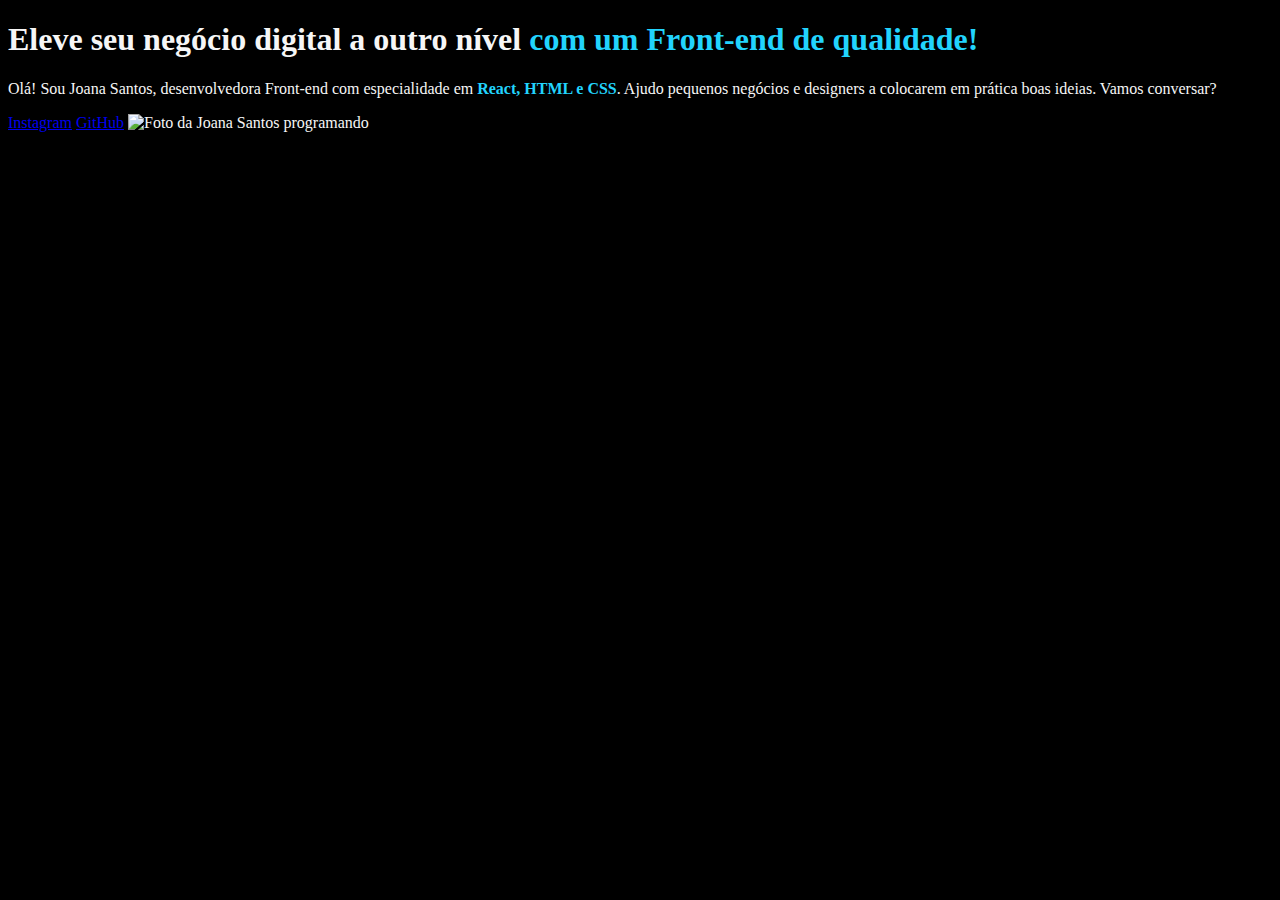
==== index.html @ b539f880 "aula 5" ====
<!DOCTYPE html>
<html lang="pt-br">
<head>
    <meta charset="UTF-8"> 
    <meta http-equiv="X-UA-Compatible" content="IE=edge">
    <meta name="viewport" content="width=device-width, initial-scale=1.0">
    <title>Portifolio</title>
    <link rel="stylesheet" href="style.css">
</head>
<body>
    <header></header>
    <main>
        <h1>
            Eleve seu negócio digital a outro nível 
            <strong>com um Front-end de qualidade!
            </strong></h1>
            <p>Olá! Sou Joana Santos, desenvolvedora 
            Front-end com especialidade em <strong>React, HTML e
            CSS</strong>. Ajudo pequenos negócios e designers a 
            colocarem em prática boas ideias. Vamos 
            conversar?</p>
            <a href="https://instagram.com/rafaballerini">Instagram</a>
            <a href="https://github.com/guilhermeonrails">GitHub</a>
            <img src="imagem.png" alt="Foto da Joana Santos programando">
    </main>
    <footer></footer>
</body>
</html>
---- style.css ----
body{
    background-color: #000000;
    color: #F6F6F6;
}

strong{
    color: #22D4FD;
}
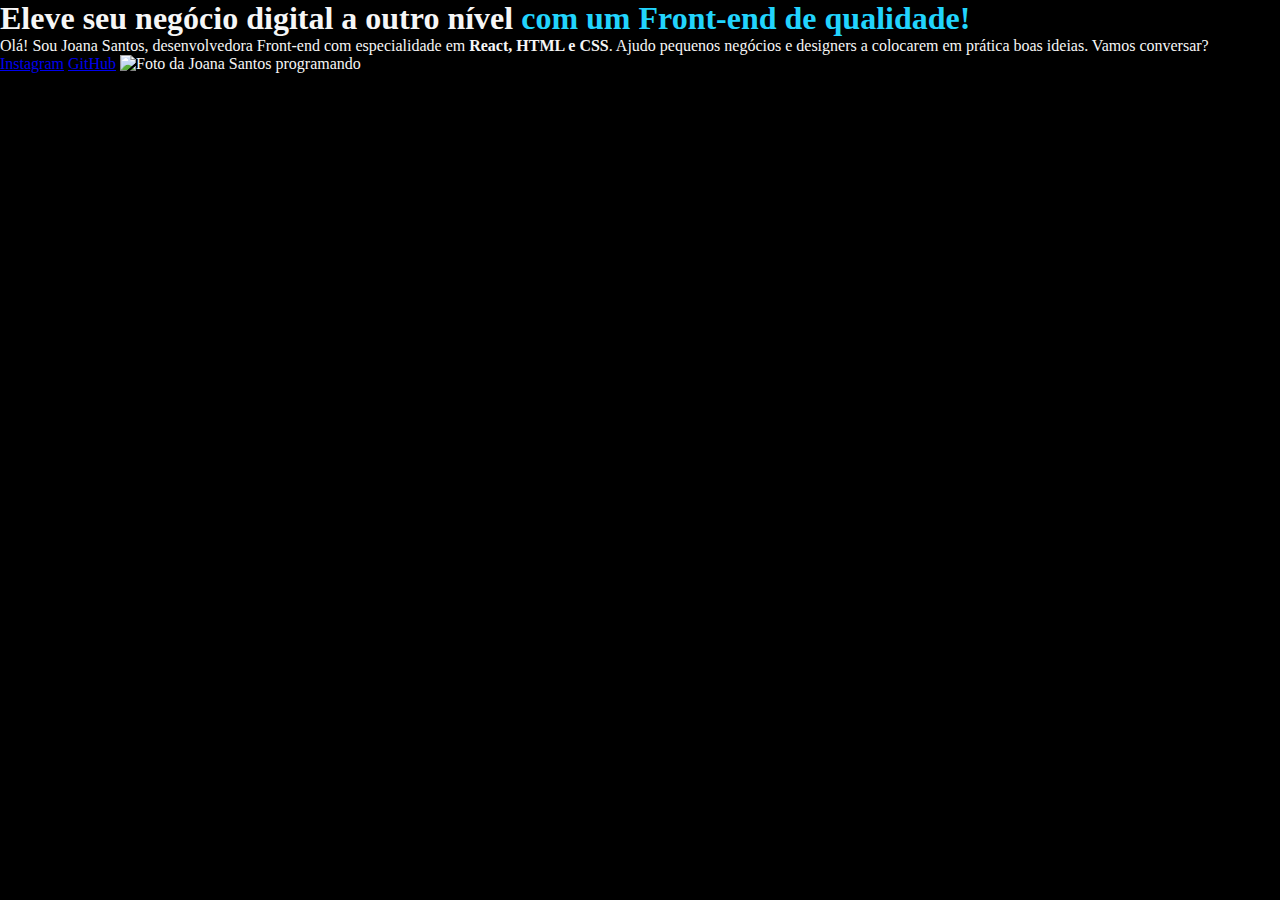
==== commit f491c9b3: "reset CSS" ====
--- a/index.html
+++ b/index.html
@@ -12,7 +12,7 @@
     <main>
         <h1>
             Eleve seu negócio digital a outro nível 
-            <strong>com um Front-end de qualidade!
+            <strong class="titulo-destaque">com um Front-end de qualidade!
             </strong></h1>
             <p>Olá! Sou Joana Santos, desenvolvedora 
             Front-end com especialidade em <strong>React, HTML e
--- a/style.css
+++ b/style.css
@@ -1,8 +1,14 @@
+* {
+    margin: 0;
+    padding: 0;
+}
+
 body{
     background-color: #000000;
     color: #F6F6F6;
 }
 
-strong{
+.titulo-destaque {
     color: #22D4FD;
-}+}
+
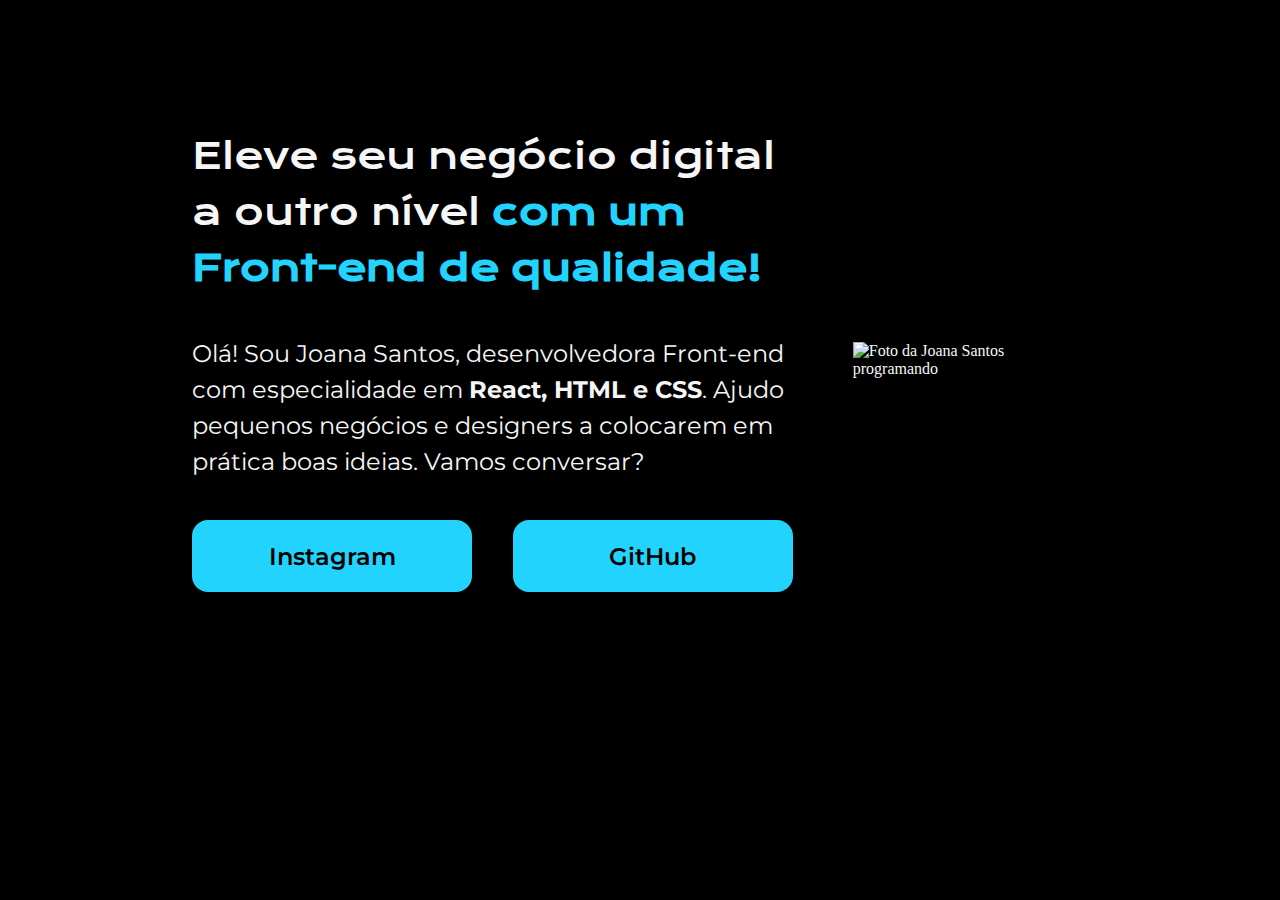
==== commit 050d2f3d: "Flexbox" ====
--- a/index.html
+++ b/index.html
@@ -4,24 +4,24 @@
     <meta charset="UTF-8"> 
     <meta http-equiv="X-UA-Compatible" content="IE=edge">
     <meta name="viewport" content="width=device-width, initial-scale=1.0">
+    <link rel="stylesheet" href="style.css">
     <title>Portifolio</title>
-    <link rel="stylesheet" href="style.css">
 </head>
 <body>
     <header></header>
-    <main>
-        <h1>
-            Eleve seu negócio digital a outro nível 
-            <strong class="titulo-destaque">com um Front-end de qualidade!
-            </strong></h1>
-            <p>Olá! Sou Joana Santos, desenvolvedora 
-            Front-end com especialidade em <strong>React, HTML e
-            CSS</strong>. Ajudo pequenos negócios e designers a 
-            colocarem em prática boas ideias. Vamos 
-            conversar?</p>
-            <a href="https://instagram.com/rafaballerini">Instagram</a>
-            <a href="https://github.com/guilhermeonrails">GitHub</a>
+    <main class="apresentacao">
+        <section class="apresentacao__conteudo">
+            <h1 class="apresentacao__conteudo__titulo">Eleve seu negócio digital a outro nível<strong class="titulo-destaque"> com um Front-end de qualidade!</strong></h1>
+            <p class="apresentacao__conteudo__paragrafo">Olá! Sou Joana Santos, desenvolvedora Front-end com especialidade em <strong>React, HTML e CSS</strong>. Ajudo pequenos negócios e designers a 
+            colocarem em prática boas ideias. Vamos conversar?</p>
+            <div class="apresentacao__conteudo__botoes">
+                <a class="conteudo__botao" href="https://instagram.com/rafaballerini">Instagram</a>
+                <a class="conteudo__botao" href="https://github.com/guilhermeonrails">GitHub</a>
+            </div>            
+        </section>
+        <section>
             <img src="imagem.png" alt="Foto da Joana Santos programando">
+        </section>
     </main>
     <footer></footer>
 </body>
--- a/style.css
+++ b/style.css
@@ -1,14 +1,69 @@
+@import url('https://fonts.googleapis.com/css2?family=Krona+One&family=Montserrat:wght@400;600&display=swap');
+
 * {
     margin: 0;
     padding: 0;
 }
 
 body{
-    background-color: #000000;
-    color: #F6F6F6;
+    height: 100%; /*Propriedade que garante a visualização do conteudo em 100% da altura da tela*/
+    background-color: #000000; /* Cor do fundo*/
+    color: #F6F6F6;/* Cor do texto*/
+    box-sizing: border-box; /* Define os elementos para que fiquem dentro do elemento body */    
+}
+
+.apresentacao {
+    display: flex;
+    align-items: center;
+    margin: 10% 15%;
+    gap: 60px;
 }
 
 .titulo-destaque {
     color: #22D4FD;
 }
 
+.apresentacao__conteudo {
+    width: 615px;
+    display: flex;
+    flex-direction: column;
+    gap: 40px;
+
+
+}
+
+.apresentacao__conteudo__titulo {
+    font-family: Krona One;
+    font-size: 36px;
+    font-style: normal;
+    font-weight: 400;
+    line-height: 56px;
+}
+
+.apresentacao__conteudo__paragrafo {
+    font-family: Montserrat;
+    font-size: 24px;
+    font-style: normal;
+    font-weight: 400;
+    line-height: 36px; /* 150% */
+}
+
+.apresentacao__conteudo__botoes{
+    display: flex;
+    align-items: center;
+    justify-content: space-between;
+}
+
+.conteudo__botao {
+    color: #000;
+    background-color: #22D4FD;
+    width: 280px;
+    text-align: center;
+    border: 0px solid #22D4FD;
+    border-radius: 16px;
+    font-family: 'Montserrat', sans-serif;
+    font-size: 24px;
+    padding: 21.5px 0;
+    text-decoration: none;
+    font-weight: 600;
+}
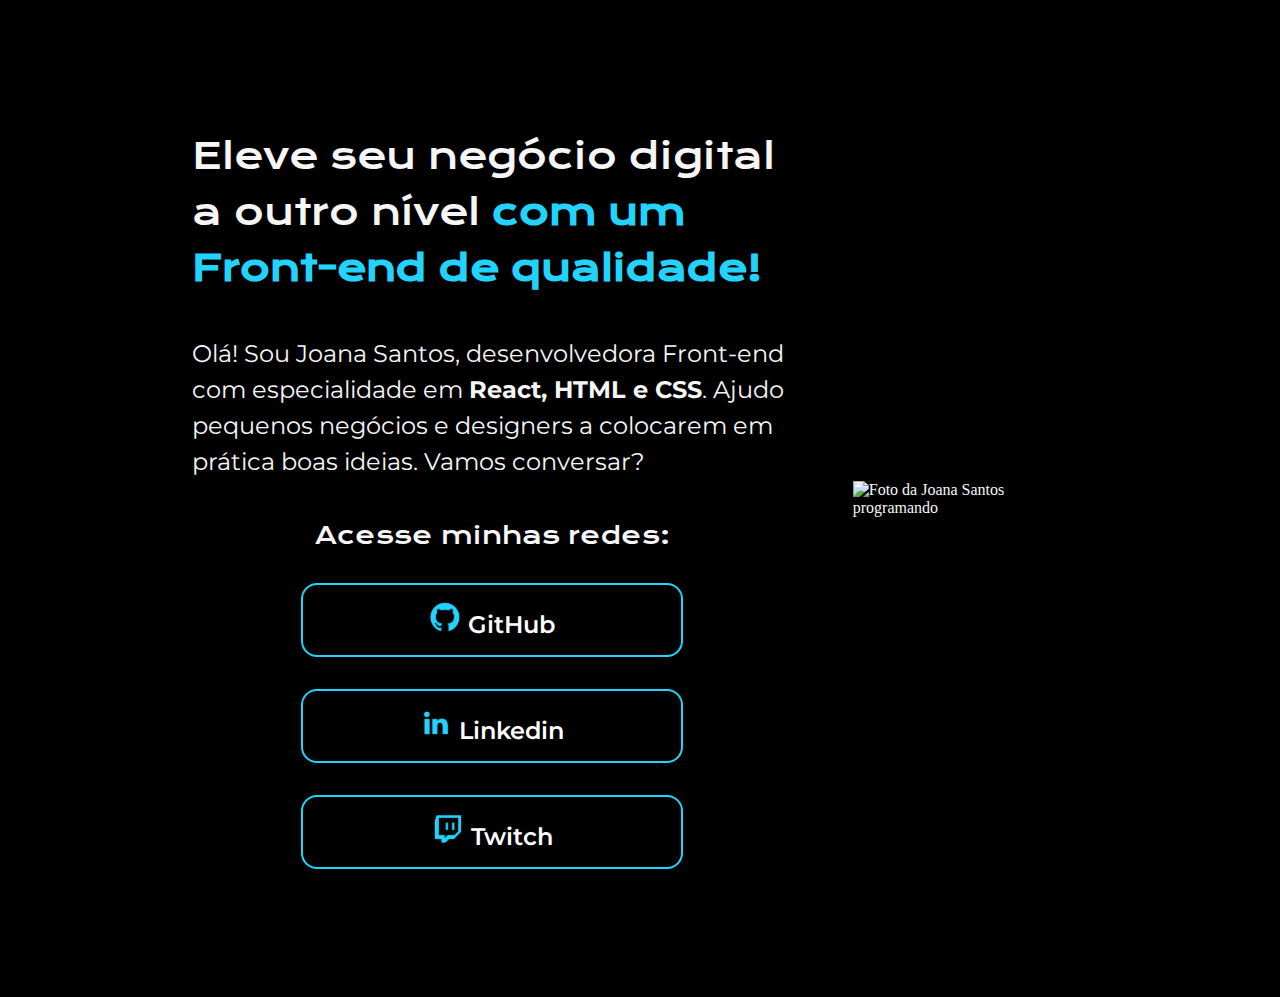
==== commit a06f4645: "feat: buton icons" ====
--- a/index.html
+++ b/index.html
@@ -15,8 +15,10 @@
             <p class="apresentacao__conteudo__paragrafo">Olá! Sou Joana Santos, desenvolvedora Front-end com especialidade em <strong>React, HTML e CSS</strong>. Ajudo pequenos negócios e designers a 
             colocarem em prática boas ideias. Vamos conversar?</p>
             <div class="apresentacao__conteudo__botoes">
-                <a class="conteudo__botao" href="https://instagram.com/rafaballerini">Instagram</a>
-                <a class="conteudo__botao" href="https://github.com/guilhermeonrails">GitHub</a>
+                <h2 class="apresentacao__conteudo__subtitulo">Acesse minhas redes:</h2>
+                <a class="conteudo__botao" href="https://github.com/guilhermeonrails"><img src="./assets/svg/Logo Github.svg"> GitHub</a>
+                <a class="conteudo__botao" href="https://github.com/guilhermeonrails"><img src="./assets/svg/Logo linkedin.svg"> Linkedin</a>
+                <a class="conteudo__botao" href="https://github.com/guilhermeonrails"><img src="./assets/svg/Logo Twitch.svg"> Twitch</a>
             </div>            
         </section>
         <section>
--- a/style.css
+++ b/style.css
@@ -50,20 +50,30 @@
 
 .apresentacao__conteudo__botoes{
     display: flex;
+    flex-direction: column;
     align-items: center;
     justify-content: space-between;
+    gap: 32px;
+}
+
+.apresentacao__conteudo__subtitulo {
+    font-family: 'Krona One', sans-serif;
+    font-weight: 400;
+    size: 24px;
 }
 
 .conteudo__botao {
-    color: #000;
-    background-color: #22D4FD;
-    width: 280px;
+    font-family: 'Montserrat', sans-serif;
+    color: #ffffff;
+    background-color: none;
+    width: 378px;
+    vertical-align: middle;
+    align-content: center;
     text-align: center;
-    border: 0px solid #22D4FD;
+    border: 2px solid #22D4FD;
     border-radius: 16px;
-    font-family: 'Montserrat', sans-serif;
     font-size: 24px;
-    padding: 21.5px 0;
+    padding: 16px 0;
     text-decoration: none;
     font-weight: 600;
 }
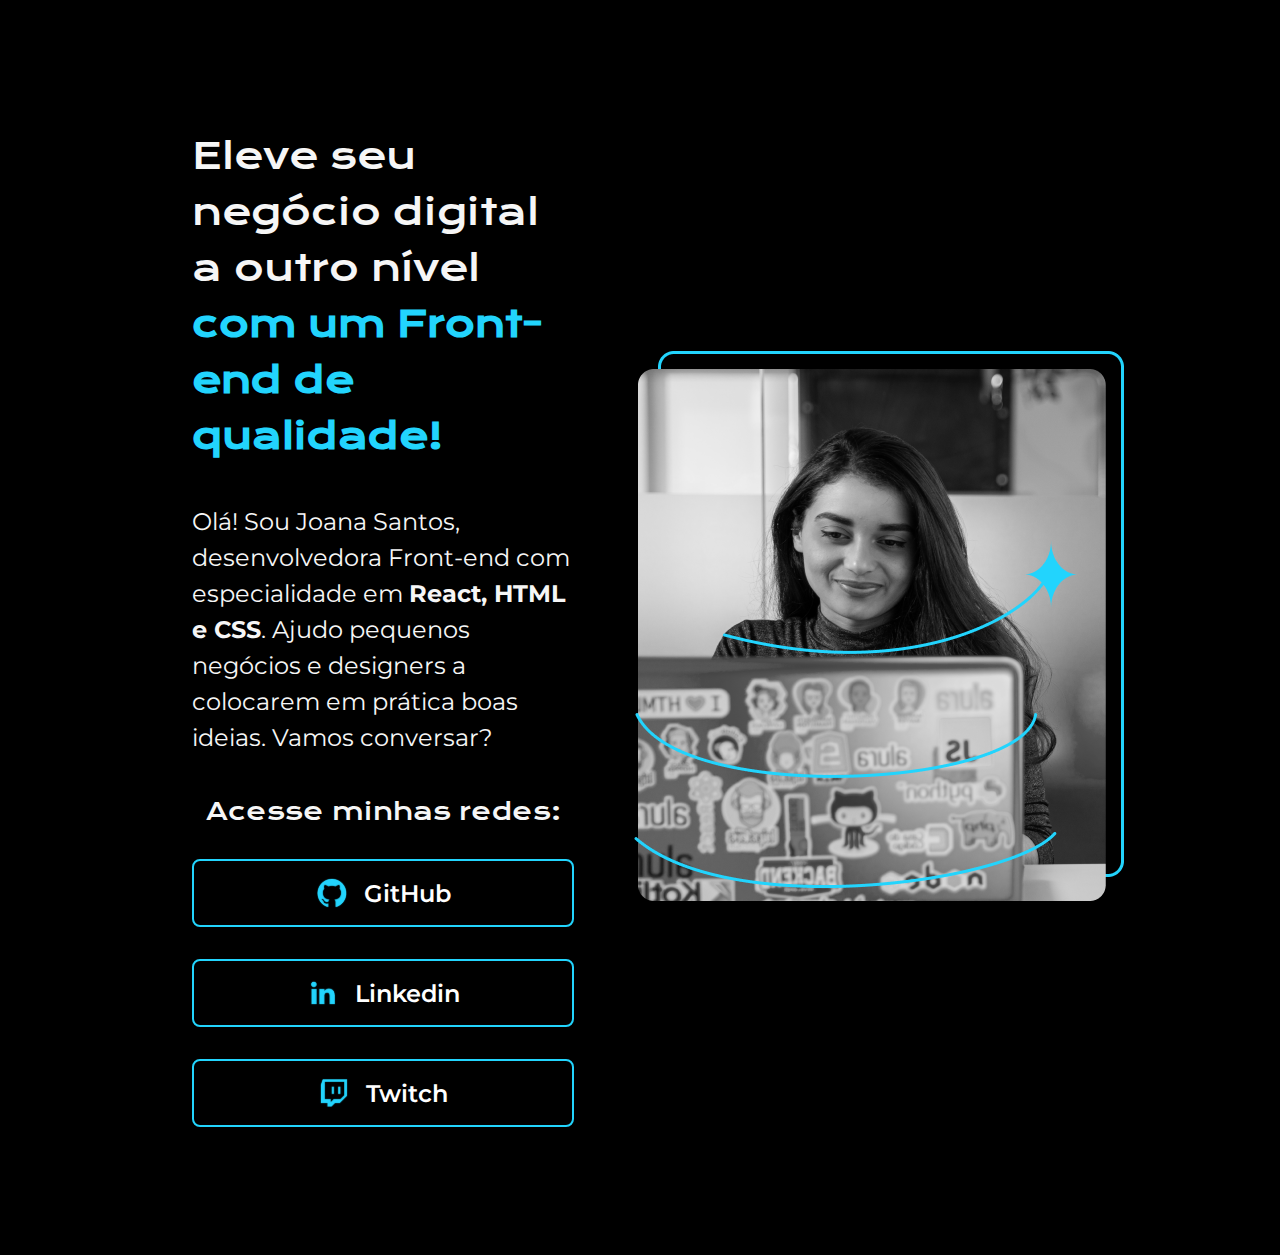
==== commit 56a8340f: "feat: Hover function" ====
--- a/index.html
+++ b/index.html
@@ -16,13 +16,13 @@
             colocarem em prática boas ideias. Vamos conversar?</p>
             <div class="apresentacao__conteudo__botoes">
                 <h2 class="apresentacao__conteudo__subtitulo">Acesse minhas redes:</h2>
-                <a class="conteudo__botao" href="https://github.com/guilhermeonrails"><img src="./assets/svg/Logo Github.svg"> GitHub</a>
-                <a class="conteudo__botao" href="https://github.com/guilhermeonrails"><img src="./assets/svg/Logo linkedin.svg"> Linkedin</a>
-                <a class="conteudo__botao" href="https://github.com/guilhermeonrails"><img src="./assets/svg/Logo Twitch.svg"> Twitch</a>
+                <a class="conteudo__botao" href="https://github.com/lindotex"><img src="./assets/svg/Logo Github.svg"> GitHub</a>
+                <a class="conteudo__botao" href="https://www.linkedin.com/in/alissonlindote/"><img src="./assets/svg/Logo linkedin.svg"> Linkedin</a>
+                <a class="conteudo__botao" href="https://www.twitch.tv/lindoten/videos"><img src="./assets/svg/Logo Twitch.svg"> Twitch</a>
             </div>            
         </section>
         <section>
-            <img src="imagem.png" alt="Foto da Joana Santos programando">
+            <img src="./assets/Imagem.png" alt="Foto da Joana Santos programando">
         </section>
     </main>
     <footer></footer>
--- a/style.css
+++ b/style.css
@@ -10,6 +10,12 @@
     background-color: #000000; /* Cor do fundo*/
     color: #F6F6F6;/* Cor do texto*/
     box-sizing: border-box; /* Define os elementos para que fiquem dentro do elemento body */    
+}
+a {
+    display: flex;
+    align-items: center;
+    justify-content: center;
+    gap: 16px;
 }
 
 .apresentacao {
@@ -71,9 +77,14 @@
     align-content: center;
     text-align: center;
     border: 2px solid #22D4FD;
-    border-radius: 16px;
+    border-radius: 8px;
     font-size: 24px;
     padding: 16px 0;
     text-decoration: none;
     font-weight: 600;
 }
+.conteudo__botao:hover {
+    border: 3px dashed #f6f6f6;
+    background-color: #272727;
+    color: #F6F6F6;
+}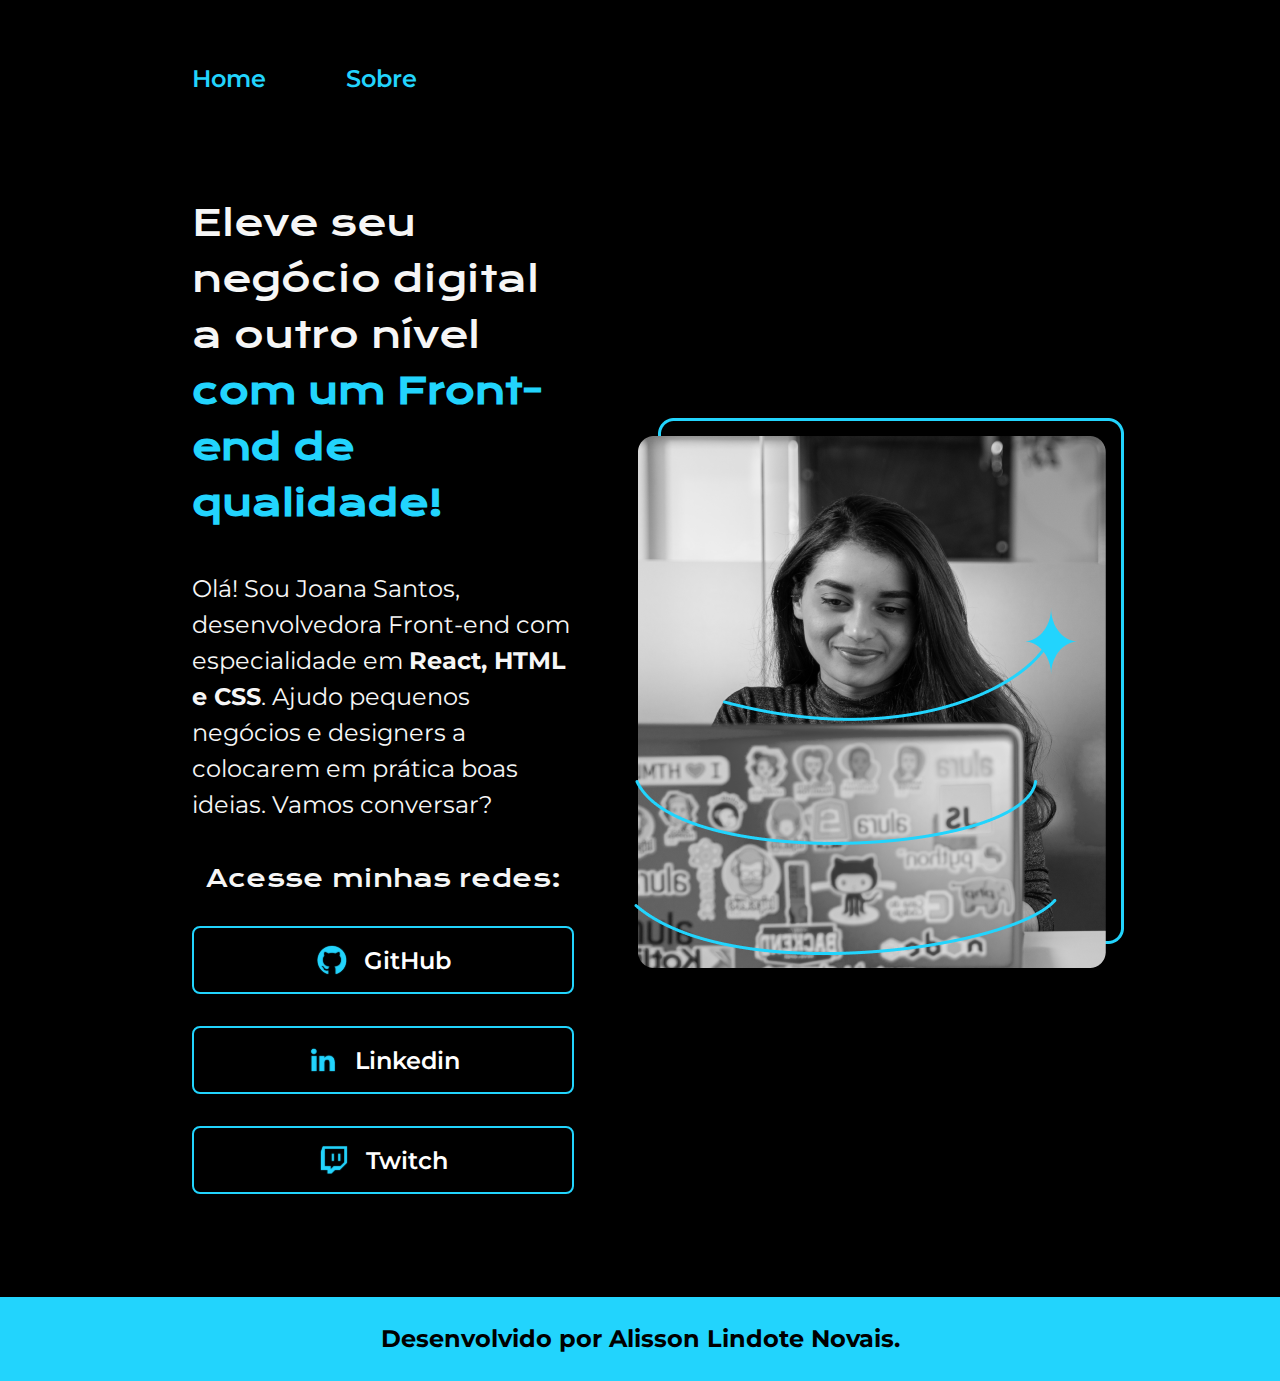
==== commit c1ec1256: "header complete" ====
--- a/index.html
+++ b/index.html
@@ -8,7 +8,12 @@
     <title>Portifolio</title>
 </head>
 <body>
-    <header></header>
+    <header class="cabecalho">
+        <nav class="cabecalho__menu">
+            <a class="cabecalho__menu__link" href="./index.html">Home</a>
+            <a class="cabecalho__menu__link" >Sobre</a>            
+        </nav>
+    </header>
     <main class="apresentacao">
         <section class="apresentacao__conteudo">
             <h1 class="apresentacao__conteudo__titulo">Eleve seu negócio digital a outro nível<strong class="titulo-destaque"> com um Front-end de qualidade!</strong></h1>
@@ -25,6 +30,8 @@
             <img src="./assets/Imagem.png" alt="Foto da Joana Santos programando">
         </section>
     </main>
-    <footer></footer>
+    <footer>
+        <h4>Desenvolvido por Alisson Lindote Novais.</h4>
+    </footer>
 </body>
 </html>--- a/style.css
+++ b/style.css
@@ -1,16 +1,17 @@
 @import url('https://fonts.googleapis.com/css2?family=Krona+One&family=Montserrat:wght@400;600&display=swap');
 
 * {
+    /*RESET CSS*/
     margin: 0;
     padding: 0;
 }
 
 body{
-    height: 100%; /*Propriedade que garante a visualização do conteudo em 100% da altura da tela*/
-    background-color: #000000; /* Cor do fundo*/
-    color: #F6F6F6;/* Cor do texto*/
-    box-sizing: border-box; /* Define os elementos para que fiquem dentro do elemento body */    
+    background-color: #000000;
+    color: #F6F6F6;
+    box-sizing: border-box;  
 }
+
 a {
     display: flex;
     align-items: center;
@@ -18,10 +19,45 @@
     gap: 16px;
 }
 
+main {
+    height: 100%;
+}
+
+footer {
+    background-color: #22D4FD;
+    color: #000000;
+    text-align: center;
+    padding: 24px;
+    font-family: Montserrat;
+    font-size: 24px;
+    font-style: normal;
+    font-weight: 400;
+    line-height: 36px;
+}
+
+.cabecalho {
+    padding: 5% 0 0 15%;
+}
+
+.cabecalho__menu {
+    display: flex;
+    gap: 80px;
+}
+.cabecalho__menu__link {
+    color: var(--Azul-claro, #22D4FD);
+    font-family: Montserrat;
+    font-size: 24px;
+    font-style: normal;
+    font-weight: 600;
+    line-height: normal;
+    text-decoration: none;
+}
+
 .apresentacao {
     display: flex;
     align-items: center;
-    margin: 10% 15%;
+    /* margin: 10% 15%; */
+    padding: 8% 15%;
     gap: 60px;
 }
 
